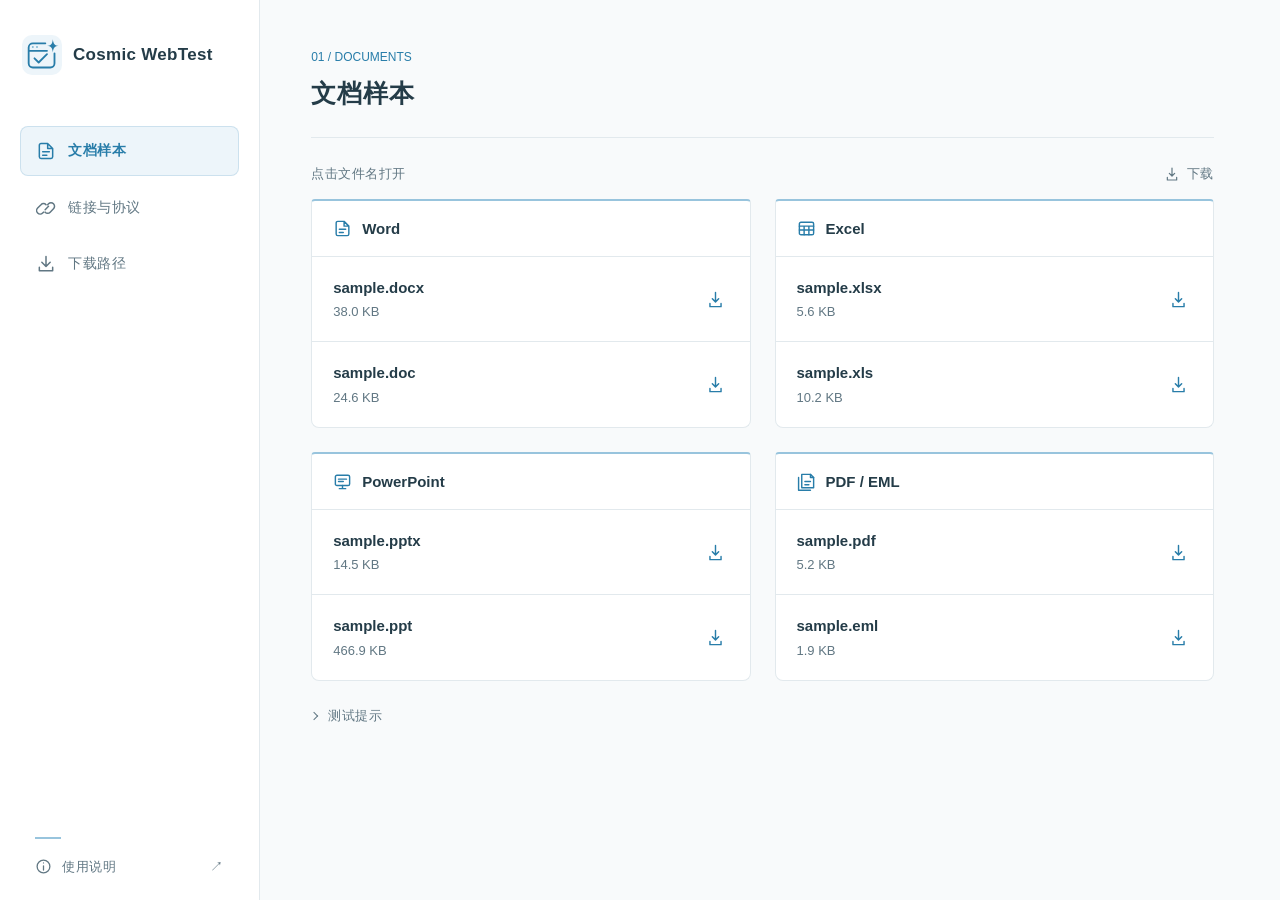
==== web/index.html @ f3a13893 "Release 26.9.25.1" ====
<!doctype html>
<html lang="zh-CN" data-view="documents">
<head>
  <meta charset="utf-8"><meta name="viewport" content="width=device-width, initial-scale=1">
  <script>
    // Choose the panel before the first paint; no loading layout or anchor jump.
    const initialView = location.hash.slice(1);
    if (['documents', 'links', 'requests'].includes(initialView)) document.documentElement.dataset.view = initialView;
  </script>
  <title>Cosmic WebTest</title>
  <link rel="icon" type="image/svg+xml" href="mark.svg">
  <link rel="stylesheet" href="style.css"><script src="site.js" defer></script>
</head>
<body>
  <a class="skip-link" href="#workspace">跳至测试区域</a>
  <aside class="sidebar">
    <a class="identity" href="#documents" aria-label="Cosmic WebTest 首页"><img src="mark.svg" alt="" width="40" height="40"><span class="wordmark" lang="en"><strong>Cosmic WebTest</strong></span></a>
    <nav class="navigation" role="tablist" aria-label="测试分类" aria-orientation="vertical">
      <button class="nav-item" id="tab-documents" role="tab" aria-controls="panel-documents" aria-selected="true" data-view="documents"><svg viewBox="0 0 24 24" aria-hidden="true"><path d="M14 3H6a2 2 0 0 0-2 2v14a2 2 0 0 0 2 2h12a2 2 0 0 0 2-2V9Zm0 0v6h6M8 13h8M8 17h5"/></svg><span>文档样本</span></button>
      <button class="nav-item" id="tab-links" role="tab" aria-controls="panel-links" aria-selected="false" tabindex="-1" data-view="links"><svg viewBox="0 0 24 24" aria-hidden="true"><path d="m10 13 4-4M8 16l-1 1a4 4 0 0 1-6-6l4-4a4 4 0 0 1 6 0M13 7l1-1a4 4 0 0 1 6 6l-4 4a4 4 0 0 1-6 0" transform="translate(1 1)"/></svg><span>链接与协议</span></button>
      <button class="nav-item" id="tab-requests" role="tab" aria-controls="panel-requests" aria-selected="false" tabindex="-1" data-view="requests"><svg viewBox="0 0 24 24" aria-hidden="true"><path d="M12 3v12m-5-5 5 5 5-5M4 16v4h16v-4"/></svg><span>下载路径</span></button>
    </nav>
    <div class="sidebar-bottom"><span class="sidebar-rule"></span><a class="help-link" href="MANUAL.md" target="_blank" rel="noopener"><svg viewBox="0 0 24 24" aria-hidden="true"><circle cx="12" cy="12" r="9"/><path d="M12 11v6m0-10h.01"/></svg>使用说明<span aria-hidden="true">↗</span></a></div>
  </aside>
  <main id="workspace" tabindex="-1">
    <section class="view" id="panel-documents" role="tabpanel" aria-labelledby="tab-documents" tabindex="0">
      <header class="view-heading"><div><span class="section-index" lang="en">01 / DOCUMENTS</span><h1>文档样本</h1></div></header>
      <div class="document-bar"><span>点击文件名打开</span><span class="attachment-legend"><svg viewBox="0 0 24 24" aria-hidden="true"><path d="M12 3v12m-4-4 4 4 4-4M5 17v4h14v-4"/></svg>下载</span></div>
      <div id="files" class="document-grid">
<!-- files:start -->
<section class="document-group"><h2 lang="en"><svg viewBox="0 0 24 24" aria-hidden="true"><path d="M14 3H6a2 2 0 0 0-2 2v14a2 2 0 0 0 2 2h12a2 2 0 0 0 2-2V9Zm0 0v6h6M8 13h8M8 17h5"/></svg>Word</h2>
<article class="file"><div class="file-copy" lang="en"><a href="files/sample.docx" aria-label="Word 文档：普通链接">sample.docx</a><small>38.0 KB</small></div><a class="file-action" href="files/sample.docx" download="sample.docx" title="下载 Word 文档" aria-label="下载 Word 文档"><svg viewBox="0 0 24 24" aria-hidden="true"><path d="M12 3v12m-4-4 4 4 4-4M5 17v4h14v-4"/></svg></a></article>
<article class="file"><div class="file-copy" lang="en"><a href="files/sample.doc" aria-label="Word 旧版文档：普通链接">sample.doc</a><small>24.6 KB</small></div><a class="file-action" href="files/sample.doc" download="sample.doc" title="下载 Word 旧版文档" aria-label="下载 Word 旧版文档"><svg viewBox="0 0 24 24" aria-hidden="true"><path d="M12 3v12m-4-4 4 4 4-4M5 17v4h14v-4"/></svg></a></article>
</section>
<section class="document-group"><h2 lang="en"><svg viewBox="0 0 24 24" aria-hidden="true"><rect x="3" y="4" width="18" height="16" rx="2"/><path d="M3 9h18M3 14h18M9 9v11M15 9v11"/></svg>Excel</h2>
<article class="file"><div class="file-copy" lang="en"><a href="files/sample.xlsx" aria-label="Excel 工作簿：普通链接">sample.xlsx</a><small>5.6 KB</small></div><a class="file-action" href="files/sample.xlsx" download="sample.xlsx" title="下载 Excel 工作簿" aria-label="下载 Excel 工作簿"><svg viewBox="0 0 24 24" aria-hidden="true"><path d="M12 3v12m-4-4 4 4 4-4M5 17v4h14v-4"/></svg></a></article>
<article class="file"><div class="file-copy" lang="en"><a href="files/sample.xls" aria-label="Excel 旧版工作簿：普通链接">sample.xls</a><small>10.2 KB</small></div><a class="file-action" href="files/sample.xls" download="sample.xls" title="下载 Excel 旧版工作簿" aria-label="下载 Excel 旧版工作簿"><svg viewBox="0 0 24 24" aria-hidden="true"><path d="M12 3v12m-4-4 4 4 4-4M5 17v4h14v-4"/></svg></a></article>
</section>
<section class="document-group"><h2 lang="en"><svg viewBox="0 0 24 24" aria-hidden="true"><rect x="3" y="4" width="18" height="13" rx="2"/><path d="M12 17v4M8 21h8M7 9h10M7 12h6"/></svg>PowerPoint</h2>
<article class="file"><div class="file-copy" lang="en"><a href="files/sample.pptx" aria-label="PowerPoint 幻灯片：普通链接">sample.pptx</a><small>14.5 KB</small></div><a class="file-action" href="files/sample.pptx" download="sample.pptx" title="下载 PowerPoint 幻灯片" aria-label="下载 PowerPoint 幻灯片"><svg viewBox="0 0 24 24" aria-hidden="true"><path d="M12 3v12m-4-4 4 4 4-4M5 17v4h14v-4"/></svg></a></article>
<article class="file"><div class="file-copy" lang="en"><a href="files/sample.ppt" aria-label="PowerPoint 旧版幻灯片：普通链接">sample.ppt</a><small>466.9 KB</small></div><a class="file-action" href="files/sample.ppt" download="sample.ppt" title="下载 PowerPoint 旧版幻灯片" aria-label="下载 PowerPoint 旧版幻灯片"><svg viewBox="0 0 24 24" aria-hidden="true"><path d="M12 3v12m-4-4 4 4 4-4M5 17v4h14v-4"/></svg></a></article>
</section>
<section class="document-group"><h2 lang="en"><svg viewBox="0 0 24 24" aria-hidden="true"><path d="M6 3h11l4 4v13H6Z"/><path d="M17 3v4h4M2 7v16h15M10 12h7M10 16h5"/></svg>PDF / EML</h2>
<article class="file"><div class="file-copy" lang="en"><a href="files/sample.pdf" aria-label="PDF 文档：普通链接">sample.pdf</a><small>5.2 KB</small></div><a class="file-action" href="files/sample.pdf" download="sample.pdf" title="下载 PDF 文档" aria-label="下载 PDF 文档"><svg viewBox="0 0 24 24" aria-hidden="true"><path d="M12 3v12m-4-4 4 4 4-4M5 17v4h14v-4"/></svg></a></article>
<article class="file"><div class="file-copy" lang="en"><a href="files/sample.eml" aria-label="邮件：普通链接">sample.eml</a><small>1.9 KB</small></div><a class="file-action" href="files/sample.eml" download="sample.eml" title="下载 邮件" aria-label="下载 邮件"><svg viewBox="0 0 24 24" aria-hidden="true"><path d="M12 3v12m-4-4 4 4 4-4M5 17v4h14v-4"/></svg></a></article>
</section>
<!-- files:end -->
      </div>
      <details class="test-notes"><summary>测试提示</summary><div><p>开启 Document Preview，并确认本站未加入白名单。文件内包含网页和协议链接。</p><p>如果询问框不再出现，请先重置“本网站本次均执行所选操作”。</p></div></details>
    </section>
    <section class="view" id="panel-links" role="tabpanel" aria-labelledby="tab-links" tabindex="0">
      <header class="view-heading"><div><span class="section-index" lang="en">02 / LINKS</span><h1>链接与协议</h1></div></header>
      <div class="link-grid">
        <section class="link-group"><h2>网页</h2><a class="link-row" href="https://example.com/?source=cosmic-preview"><span><strong>当前标签页</strong><small lang="en">https://example.com</small></span><span class="link-arrow" aria-hidden="true">↗</span></a><a class="link-row" href="https://example.com/" target="_blank" rel="noopener noreferrer"><span><strong>新标签页</strong><small lang="en">target="_blank"</small></span><span class="link-arrow" aria-hidden="true">↗</span></a></section>
        <section class="link-group"><h2>邮件</h2><a class="link-row" href="mailto:preview-test@example.com?subject=Cosmic%20Gemini%20test&amp;body=Hello%20from%20Cosmic%20WebTest."><span><strong>邮件链接</strong><small lang="en">preview-test@example.com</small></span><span class="link-arrow" aria-hidden="true">↗</span></a><a class="link-row" href="mailto:one@example.com,two@example.com?cc=copy@example.com&amp;subject=%E4%B8%AD%E6%96%87%E4%B8%BB%E9%A2%98&amp;body=%E7%AC%AC%E4%B8%80%E8%A1%8C%0A%E7%AC%AC%E4%BA%8C%E8%A1%8C"><span><strong>多收件人邮件</strong><small>抄送 / 中文主题 / 换行</small></span><span class="link-arrow" aria-hidden="true">↗</span></a></section>
        <section class="link-group"><h2>电话</h2><a class="link-row" href="tel:+12125550123"><span><strong>北美号码</strong><small lang="en">+1 (212) 555-0123</small></span><span class="link-arrow" aria-hidden="true">↗</span></a><a class="link-row" href="tel:+442079460123"><span><strong>国际号码</strong><small lang="en">+44 20 7946 0123</small></span><span class="link-arrow" aria-hidden="true">↗</span></a></section>
        <section class="link-group"><h2>短信与应用</h2><a class="link-row" href="sms:+12125550123?body=%E6%B5%8B%E8%AF%95%E7%9F%AD%E4%BF%A1"><span><strong>短信链接</strong><small>号码与预填正文</small></span><span class="link-arrow" aria-hidden="true">↗</span></a><a class="link-row" href="cosmic-test://open/demo?source=website"><span><strong>虚构应用协议</strong><small lang="en">cosmic-test://open/demo</small></span><span class="link-arrow" aria-hidden="true">↗</span></a></section>
      </div>
      <details class="test-notes"><summary>测试提示</summary><div><p>开启 Mailto Capture 测试邮件、电话和短信。请勿实际发送或拨号。</p><p>本站的网页链接正常跳转；文档预览内的链接用于测试 External Links Capture。虚构协议没有对应应用。</p></div></details>
    </section>
    <section class="view" id="panel-requests" role="tabpanel" aria-labelledby="tab-requests" tabindex="0">
      <header class="view-heading"><div><span class="section-index" lang="en">03 / REQUESTS</span><h1>下载路径</h1></div></header>
      <div class="request-table"><div class="request-labels" aria-hidden="true"><span>测试入口</span><span>链接特征</span><span>文件</span><span></span></div>
        <a class="request-row" href="files/sample.docx" download="下载属性 示例.docx"><strong lang="en">download 属性</strong><span>指定中文文件名</span><span class="format" lang="en">DOCX</span><span class="link-arrow" aria-hidden="true">↗</span></a>
        <a class="request-row" href="files/sample.xlsx?source=cosmic-webtest&amp;case=query"><strong>带查询参数</strong><span>文件路径附带参数</span><span class="format" lang="en">XLSX</span><span class="link-arrow" aria-hidden="true">↗</span></a>
        <a class="request-row" href="files/sample.pdf" target="_blank" rel="noopener"><strong>新标签页打开</strong><span lang="en">target="_blank"</span><span class="format" lang="en">PDF</span><span class="link-arrow" aria-hidden="true">↗</span></a>
        <a class="request-row" href="files/sample.pdf" download="sample.pdf"><strong>PDF 下载</strong><span lang="en">download 属性</span><span class="format" lang="en">PDF</span><span class="link-arrow" aria-hidden="true">↗</span></a>
        <a class="request-row" href="files/missing.docx"><strong>文件不存在</strong><span>预期返回 404</span><span class="format" lang="en">DOCX</span><span class="link-arrow" aria-hidden="true">↗</span></a>
      </div>
      <!-- server-fixtures:start -->
      <section class="server-tests" aria-labelledby="server-tests-title">
        <h2 id="server-tests-title">本地服务响应</h2>
        <div class="request-table">
          <a class="request-row" href="download?id=docx"><strong>无扩展名入口</strong><span>响应头提供文件名</span><span class="format" lang="en">DOCX</span><span class="link-arrow" aria-hidden="true">↗</span></a>
          <a class="request-row" href="redirect/sample.pptx"><strong>重定向</strong><span>一次 302 跳转</span><span class="format" lang="en">PPTX</span><span class="link-arrow" aria-hidden="true">↗</span></a>
          <a class="request-row" href="slow/sample.docx"><strong>慢速响应</strong><span>约 4 秒分块返回</span><span class="format" lang="en">DOCX</span><span class="link-arrow" aria-hidden="true">↗</span></a>
          <a class="request-row" href="unknown-size/sample.xlsx"><strong>无文件大小</strong><span lang="en">无 Content-Length</span><span class="format" lang="en">XLSX</span><span class="link-arrow" aria-hidden="true">↗</span></a>
          <a class="request-row" href="attachment/sample.pdf"><strong>PDF 附件</strong><span lang="en">attachment 响应头</span><span class="format" lang="en">PDF</span><span class="link-arrow" aria-hidden="true">↗</span></a>
        </div>
      </section>
      <!-- server-fixtures:end -->
    </section>
  </main>
</body></html>
---- web/style.css ----
/* Palette: history-ac-cn. Typography: Cosmic Gemini's shared UI and Settings. */
:root {
  color-scheme: light dark;
  scrollbar-gutter: stable;
  --bg: #f8fafb;
  --surface: #fff;
  --text: #243c48;
  --muted: #617783;
  --blue: #287da9;
  --soft: #edf5fa;
  --line: #e2e9ed;
  --accent: #98c4dd;
  --hover: #f0f7fb;
  --sidebar: #fff;
  font-family: Inter, ui-sans-serif, -apple-system, BlinkMacSystemFont, "Segoe UI", sans-serif;
  font-size: 16px;
  letter-spacing: normal;
  line-height: 1.55;
}
@media (prefers-color-scheme: dark) {
  :root {
    --bg: #0e181d;
    --surface: #14232a;
    --text: #d8e5eb;
    --muted: #9fb2bd;
    --blue: #70b8dc;
    --soft: #152a34;
    --line: #2a3e48;
    --accent: #4f879f;
    --hover: #1b3541;
    --sidebar: #101c22;
  }
}
* { box-sizing: border-box; }
:lang(zh-CN) { letter-spacing: .04em; }
:lang(en) { letter-spacing: normal; }
[hidden] { display: none !important; }
body { margin: 0; background: var(--bg); color: var(--text); }
a { color: inherit; text-decoration: none; }
button { font: inherit; letter-spacing: inherit; color: inherit; cursor: pointer; }
a, button, summary { -webkit-tap-highlight-color: transparent; }
a:focus-visible, button:focus-visible, summary:focus-visible { outline: 2px solid var(--blue); outline-offset: 4px; }
svg { width: 20px; height: 20px; fill: none; stroke: currentColor; stroke-width: 1.8; stroke-linecap: round; stroke-linejoin: round; flex-shrink: 0; }
::selection { background: var(--accent); color: var(--bg); }
.sidebar { position: fixed; inset: 0 auto 0 0; width: 260px; display: flex; flex-direction: column; padding: 35px 20px 23px; border-right: 1px solid var(--line); background: var(--sidebar); }
.identity { display: flex; align-items: center; gap: 11px; padding: 0 2px; }
.identity img { width: 40px; height: 40px; flex-shrink: 0; }
.wordmark { display: grid; gap: 1px; min-width: 0; }
.wordmark strong { font-size: 17px; font-weight: 720; letter-spacing: .018em; white-space: nowrap; }
.navigation { display: grid; gap: 7px; margin-top: 51px; }
.nav-item { display: flex; align-items: center; gap: 12px; width: 100%; padding: 13px 15px; border: 1px solid transparent; border-radius: 8px; background: transparent; color: var(--muted); font-size: 14px; text-align: left; }
.nav-item:hover { background: var(--hover); color: var(--blue); }
:root[data-view="documents"] #tab-documents, :root[data-view="links"] #tab-links, :root[data-view="requests"] #tab-requests { background: var(--soft); color: var(--blue); font-weight: 650; border-color: color-mix(in srgb, var(--accent) 40%, transparent); }
.sidebar-bottom { margin-top: auto; padding: 35px 15px 0; }
.sidebar-rule { display: block; width: 26px; height: 2px; background: var(--accent); margin-bottom: 18px; }
.help-link { display: flex; align-items: center; gap: 10px; font-size: 13px; color: var(--muted); }
.help-link svg { width: 17px; height: 17px; }
.help-link span { margin-left: auto; }
.help-link:hover { color: var(--blue); }
main { margin-left: 260px; padding: 48px clamp(28px, 4vw, 64px); min-height: 100vh; }
main:focus, .view:focus { outline: none; }
.view { display: none; width: min(100%, 1100px); margin-inline: auto; }
:root[data-view="documents"] #panel-documents, :root[data-view="links"] #panel-links, :root[data-view="requests"] #panel-requests { display: block; }
.view-heading { display: flex; align-items: end; justify-content: space-between; gap: 20px; padding-bottom: 26px; margin-bottom: 26px; border-bottom: 1px solid var(--line); }
.section-index { display: block; font-size: 12px; font-weight: 500; color: var(--blue); margin-bottom: 9px; }
h1 { font-size: 25px; font-weight: 650; margin: 0; line-height: 1.4; }
h2 { font-size: 15px; font-weight: 650; margin: 0; }
.document-bar { display: flex; align-items: center; justify-content: space-between; color: var(--muted); font-size: 13px; margin-bottom: 15px; }
.attachment-legend { display: inline-flex; gap: 7px; align-items: center; }
.attachment-legend svg { width: 16px; height: 16px; }
.document-grid, .link-grid { display: grid; grid-template-columns: repeat(2, minmax(0, 1fr)); gap: 24px; }
.document-group, .link-group { min-width: 0; background: var(--surface); border: 1px solid var(--line); border-top: 2px solid var(--accent); border-radius: 4px 4px 8px 8px; }
.document-group > h2, .link-group > h2 { padding: 16px 21px; border-bottom: 1px solid var(--line); display: flex; align-items: center; gap: 10px; }
.document-group > h2 svg { color: var(--blue); width: 19px; height: 19px; }
.file { display: flex; align-items: center; gap: 10px; padding: 19px 16px 19px 21px; }
.file + .file { border-top: 1px solid var(--line); }
.file-copy { min-width: 0; flex: 1; }
.file-copy a { display: block; width: fit-content; font-size: 15px; font-weight: 550; color: var(--text); }
.file-copy a:hover { color: var(--blue); text-decoration: underline; text-underline-offset: 4px; }
.file-copy small { display: block; font-size: 13px; color: var(--muted); margin-top: 3px; }
.file-action { display: grid; place-items: center; width: 36px; height: 36px; flex-shrink: 0; border-radius: 7px; color: var(--blue); }
.file-action:hover { background: var(--soft); }
.file-action svg { width: 19px; height: 19px; }
.link-row { display: flex; align-items: center; justify-content: space-between; gap: 14px; padding: 19px 21px; }
.link-row + .link-row { border-top: 1px solid var(--line); }
.link-row:hover, .request-row:hover { background: var(--hover); }
.link-row:last-child { border-radius: 0 0 8px 8px; }
.link-row > span:first-child { min-width: 0; }
.link-row strong { display: block; font-size: 14px; font-weight: 550; }
.link-row small { display: block; font-size: 13px; color: var(--muted); margin-top: 4px; overflow-wrap: anywhere; }
.link-arrow { color: var(--blue); font-size: 18px; font-weight: 400; flex-shrink: 0; }
.server-tests { display: none; margin-top: 28px; }
:root[data-server-fixtures] .server-tests { display: block; }
.server-tests > h2 { color: var(--muted); margin-bottom: 14px; }
.server-tests .request-row:first-child { border-top: 0; }
.request-table { background: var(--surface); border: 1px solid var(--line); border-top: 2px solid var(--accent); border-radius: 4px 4px 8px 8px; overflow: hidden; }
.request-labels, .request-row { display: grid; grid-template-columns: minmax(130px, 1fr) minmax(180px, 1.5fr) 60px 18px; align-items: center; gap: 22px; padding: 19px 24px; }
.request-labels { background: var(--soft); color: var(--muted); font-size: 13px; padding-block: 12px; }
.request-row { border-top: 1px solid var(--line); min-height: 70px; }
.request-row strong { font-size: 14px; font-weight: 550; }
.request-row > span:not(.link-arrow) { font-size: 13px; color: var(--muted); }
.request-row .format { font-variant-numeric: tabular-nums; }
.test-notes { margin-top: 25px; color: var(--muted); font-size: 13px; max-width: 680px; }
.test-notes summary { width: fit-content; cursor: pointer; list-style: none; display: flex; gap: 8px; align-items: center; }
.test-notes summary::-webkit-details-marker { display: none; }
.test-notes summary:before { content: ''; width: 5px; height: 5px; border-top: 1.5px solid; border-right: 1.5px solid; transform: rotate(45deg); margin-right: 3px; }
.test-notes[open] summary:before { transform: rotate(135deg); }
.test-notes p { margin: 12px 0 0 17px; }
.skip-link { position: fixed; top: -100px; left: 16px; padding: 10px 16px; z-index: 5; background: var(--surface); color: var(--blue); }
.skip-link:focus { top: 12px; }
@media (min-width: 1650px) { main { padding-top: 60px; } .document-grid { grid-template-columns: repeat(4, minmax(0, 1fr)); gap: 18px; } .file { padding-inline: 16px 12px; } }
@media (max-width: 1100px) { .sidebar { width: 238px; padding-inline: 14px; } main { margin-left: 238px; padding-inline: 28px; } .request-labels, .request-row { grid-template-columns: minmax(110px, 1fr) minmax(145px, 1.4fr) 48px 16px; gap: 12px; padding-inline: 18px; } }
@media (max-width: 800px) {
  .sidebar { position: relative; width: 100%; padding: 20px 22px 0; border-right: 0; border-bottom: 1px solid var(--line); }
  .navigation { grid-template-columns: repeat(3, minmax(0, 1fr)); gap: 8px; margin-top: 22px; padding-bottom: 14px; }
  .nav-item { justify-content: center; padding: 10px 7px; gap: 8px; white-space: nowrap; }
  .sidebar-bottom { display: none; }
  main { margin-left: 0; padding: 27px 22px; min-height: auto; }
}
@media (max-width: 560px) {
  .sidebar { padding-inline: 16px; }
  .nav-item { font-size: 13px; gap: 5px; }
  .nav-item svg { width: 16px; height: 16px; }
  main { padding: 25px 16px; }
  .view-heading { align-items: start; flex-direction: column; gap: 10px; margin-bottom: 20px; padding-bottom: 18px; }
  h1 { font-size: 23px; }
  .document-grid, .link-grid { grid-template-columns: minmax(0, 1fr); gap: 16px; }
  .request-labels { display: none; }
  .request-row { grid-template-columns: minmax(0, 1fr) 48px 16px; gap: 4px 10px; padding-block: 16px; }
  .request-row strong { grid-column: 1; }
  .request-row > span:nth-child(2) { grid-column: 1; grid-row: 2; }
  .request-row .format { grid-column: 2; grid-row: 1/3; }
  .request-row .link-arrow { grid-column: 3; grid-row: 1/3; }
}
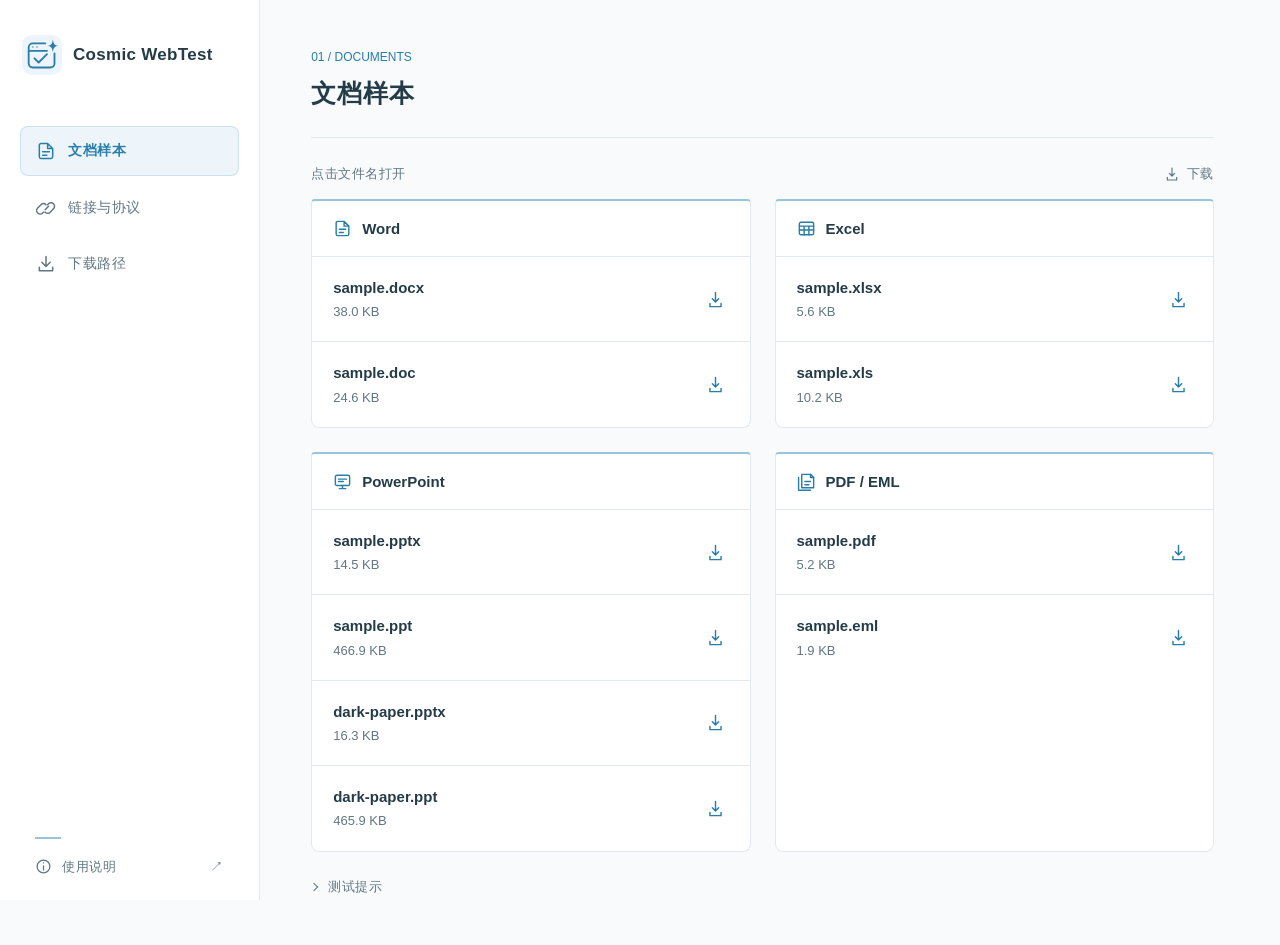
==== commit 1f9747e0: "Release 26.9.25.2" ====
--- a/web/index.html
+++ b/web/index.html
@@ -39,6 +39,8 @@
 <section class="document-group"><h2 lang="en"><svg viewBox="0 0 24 24" aria-hidden="true"><rect x="3" y="4" width="18" height="13" rx="2"/><path d="M12 17v4M8 21h8M7 9h10M7 12h6"/></svg>PowerPoint</h2>
 <article class="file"><div class="file-copy" lang="en"><a href="files/sample.pptx" aria-label="PowerPoint 幻灯片：普通链接">sample.pptx</a><small>14.5 KB</small></div><a class="file-action" href="files/sample.pptx" download="sample.pptx" title="下载 PowerPoint 幻灯片" aria-label="下载 PowerPoint 幻灯片"><svg viewBox="0 0 24 24" aria-hidden="true"><path d="M12 3v12m-4-4 4 4 4-4M5 17v4h14v-4"/></svg></a></article>
 <article class="file"><div class="file-copy" lang="en"><a href="files/sample.ppt" aria-label="PowerPoint 旧版幻灯片：普通链接">sample.ppt</a><small>466.9 KB</small></div><a class="file-action" href="files/sample.ppt" download="sample.ppt" title="下载 PowerPoint 旧版幻灯片" aria-label="下载 PowerPoint 旧版幻灯片"><svg viewBox="0 0 24 24" aria-hidden="true"><path d="M12 3v12m-4-4 4 4 4-4M5 17v4h14v-4"/></svg></a></article>
+<article class="file"><div class="file-copy" lang="en"><a href="files/dark-paper.pptx" aria-label="黑底幻灯片测试：普通链接">dark-paper.pptx</a><small>16.3 KB</small></div><a class="file-action" href="files/dark-paper.pptx" download="dark-paper.pptx" title="下载黑底幻灯片测试" aria-label="下载黑底幻灯片测试"><svg viewBox="0 0 24 24" aria-hidden="true"><path d="M12 3v12m-4-4 4 4 4-4M5 17v4h14v-4"/></svg></a></article>
+<article class="file"><div class="file-copy" lang="en"><a href="files/dark-paper.ppt" aria-label="黑底幻灯片测试（旧版）：普通链接">dark-paper.ppt</a><small>465.9 KB</small></div><a class="file-action" href="files/dark-paper.ppt" download="dark-paper.ppt" title="下载黑底幻灯片测试（旧版）" aria-label="下载黑底幻灯片测试（旧版）"><svg viewBox="0 0 24 24" aria-hidden="true"><path d="M12 3v12m-4-4 4 4 4-4M5 17v4h14v-4"/></svg></a></article>
 </section>
 <section class="document-group"><h2 lang="en"><svg viewBox="0 0 24 24" aria-hidden="true"><path d="M6 3h11l4 4v13H6Z"/><path d="M17 3v4h4M2 7v16h15M10 12h7M10 16h5"/></svg>PDF / EML</h2>
 <article class="file"><div class="file-copy" lang="en"><a href="files/sample.pdf" aria-label="PDF 文档：普通链接">sample.pdf</a><small>5.2 KB</small></div><a class="file-action" href="files/sample.pdf" download="sample.pdf" title="下载 PDF 文档" aria-label="下载 PDF 文档"><svg viewBox="0 0 24 24" aria-hidden="true"><path d="M12 3v12m-4-4 4 4 4-4M5 17v4h14v-4"/></svg></a></article>
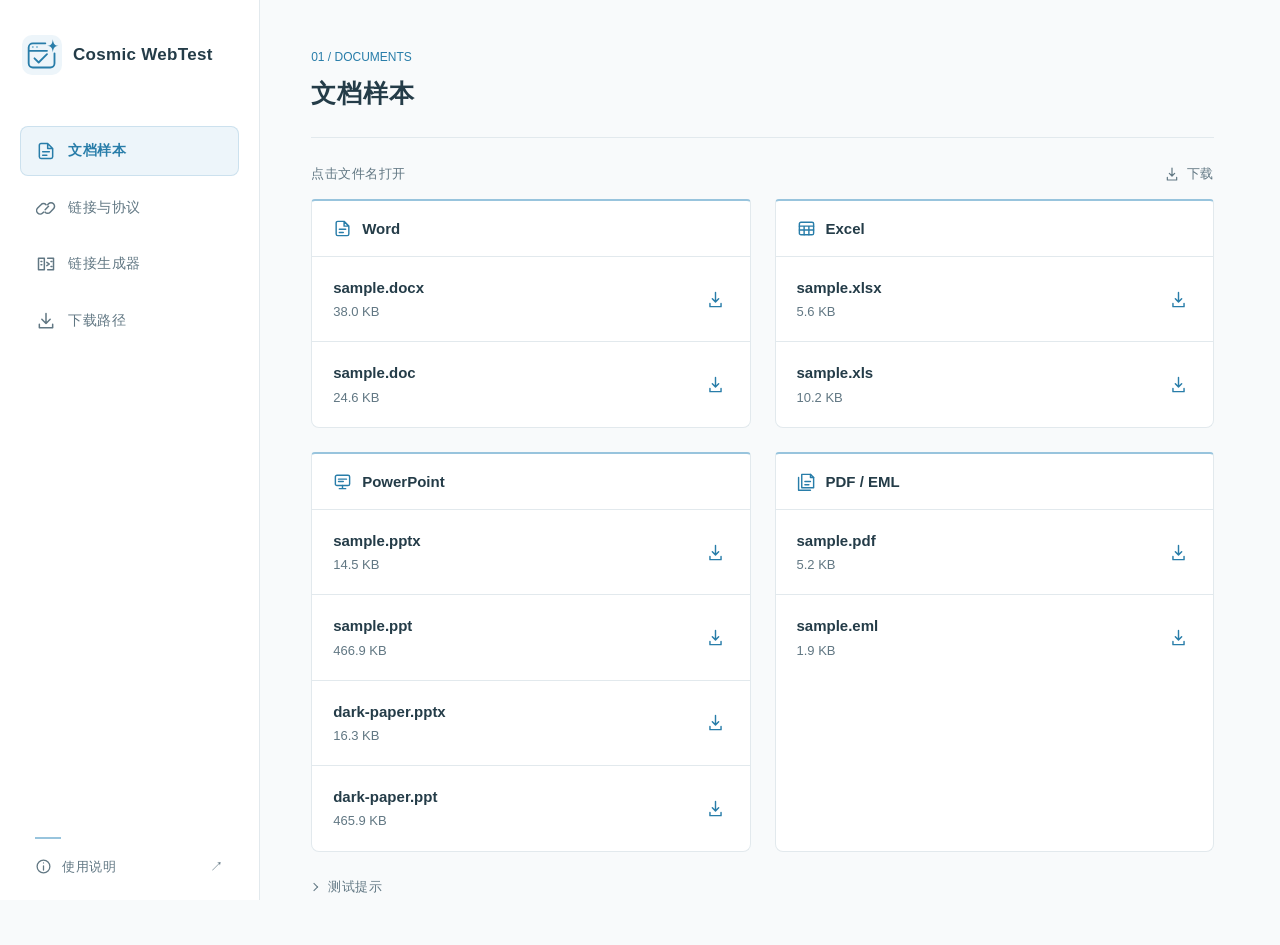
==== commit 3fc9a705: "Release 26.10.19.1" ====
--- a/web/index.html
+++ b/web/index.html
@@ -5,11 +5,11 @@
   <script>
     // Choose the panel before the first paint; no loading layout or anchor jump.
     const initialView = location.hash.slice(1);
-    if (['documents', 'links', 'requests'].includes(initialView)) document.documentElement.dataset.view = initialView;
+    if (['documents', 'links', 'generator', 'requests'].includes(initialView)) document.documentElement.dataset.view = initialView;
   </script>
   <title>Cosmic WebTest</title>
   <link rel="icon" type="image/svg+xml" href="mark.svg">
-  <link rel="stylesheet" href="style.css"><script src="site.js" defer></script>
+  <link rel="stylesheet" href="style.css"><script src="site.js" defer></script><script src="link-builder.js" defer></script>
 </head>
 <body>
   <a class="skip-link" href="#workspace">跳至测试区域</a>
@@ -18,6 +18,7 @@
     <nav class="navigation" role="tablist" aria-label="测试分类" aria-orientation="vertical">
       <button class="nav-item" id="tab-documents" role="tab" aria-controls="panel-documents" aria-selected="true" data-view="documents"><svg viewBox="0 0 24 24" aria-hidden="true"><path d="M14 3H6a2 2 0 0 0-2 2v14a2 2 0 0 0 2 2h12a2 2 0 0 0 2-2V9Zm0 0v6h6M8 13h8M8 17h5"/></svg><span>文档样本</span></button>
       <button class="nav-item" id="tab-links" role="tab" aria-controls="panel-links" aria-selected="false" tabindex="-1" data-view="links"><svg viewBox="0 0 24 24" aria-hidden="true"><path d="m10 13 4-4M8 16l-1 1a4 4 0 0 1-6-6l4-4a4 4 0 0 1 6 0M13 7l1-1a4 4 0 0 1 6 6l-4 4a4 4 0 0 1-6 0" transform="translate(1 1)"/></svg><span>链接与协议</span></button>
+      <button class="nav-item" id="tab-generator" role="tab" aria-controls="panel-generator" aria-selected="false" tabindex="-1" data-view="generator"><svg viewBox="0 0 24 24" aria-hidden="true"><path d="M3 5h7v14H3zM14 5h7v14h-7M6 9h1M6 13h1m6-3 3 2-3 2M18 9h1M18 15h1"/></svg><span>链接生成器</span></button>
       <button class="nav-item" id="tab-requests" role="tab" aria-controls="panel-requests" aria-selected="false" tabindex="-1" data-view="requests"><svg viewBox="0 0 24 24" aria-hidden="true"><path d="M12 3v12m-5-5 5 5 5-5M4 16v4h16v-4"/></svg><span>下载路径</span></button>
     </nav>
     <div class="sidebar-bottom"><span class="sidebar-rule"></span><a class="help-link" href="MANUAL.md" target="_blank" rel="noopener"><svg viewBox="0 0 24 24" aria-hidden="true"><circle cx="12" cy="12" r="9"/><path d="M12 11v6m0-10h.01"/></svg>使用说明<span aria-hidden="true">↗</span></a></div>
@@ -60,8 +61,39 @@
       </div>
       <details class="test-notes"><summary>测试提示</summary><div><p>开启 Mailto Capture 测试邮件、电话和短信。请勿实际发送或拨号。</p><p>本站的网页链接正常跳转；文档预览内的链接用于测试 External Links Capture。虚构协议没有对应应用。</p></div></details>
     </section>
+    <section class="view" id="panel-generator" role="tabpanel" aria-labelledby="tab-generator" tabindex="0">
+      <header class="view-heading"><div><span class="section-index" lang="en">03 / LINK BUILDER</span><h1>链接生成器</h1></div></header>
+      <div class="builder-grid">
+        <form class="builder-card builder-inputs" id="link-builder" autocomplete="off">
+          <header class="builder-card-heading"><h2>输入内容</h2><button type="button" class="builder-reset" id="builder-reset">恢复默认</button></header>
+          <div class="builder-fields">
+            <label for="builder-phone">电话号码</label>
+            <input id="builder-phone" name="phone" type="tel" value="+1 201-555-1234" spellcheck="false" aria-describedby="builder-phone-error" lang="en">
+            <p class="builder-error" id="builder-phone-error" hidden>请输入有效的电话号码。</p>
+            <label for="builder-email">邮箱地址</label>
+            <input id="builder-email" name="email" type="text" inputmode="email" value="contact@example.edu" spellcheck="false" aria-describedby="builder-email-error" lang="en">
+            <p class="builder-error" id="builder-email-error" hidden>请检查邮箱地址、抄送或密送地址。</p>
+            <label for="builder-sms-body">短信正文<span class="builder-optional">选填</span></label>
+            <textarea id="builder-sms-body" name="smsBody" rows="3" placeholder="短信正文"></textarea>
+            <details class="builder-more"><summary>更多邮件字段</summary><div>
+              <label for="builder-cc">抄送</label><input id="builder-cc" name="cc" type="text" inputmode="email" placeholder="copy@example.edu" spellcheck="false" lang="en">
+              <label for="builder-bcc">密送</label><input id="builder-bcc" name="bcc" type="text" inputmode="email" placeholder="private@example.edu" spellcheck="false" lang="en">
+              <label for="builder-subject">主题</label><input id="builder-subject" name="subject" type="text">
+              <label for="builder-mail-body">正文</label><textarea id="builder-mail-body" name="mailBody" rows="4"></textarea>
+            </div></details>
+          </div>
+        </form>
+        <section class="builder-card builder-output" aria-labelledby="builder-output-title">
+          <header class="builder-card-heading"><h2 id="builder-output-title">测试链接</h2><span class="builder-live">随输入更新</span></header>
+          <div class="builder-result"><h3>电话<span lang="en">tel:</span></h3><a id="builder-tel-link" class="builder-link" href="tel:+12015551234" lang="en">+1 201-555-1234<span aria-hidden="true">↗</span></a><code id="builder-tel-uri" lang="en">tel:+12015551234</code></div>
+          <div class="builder-result"><h3>邮件<span lang="en">mailto:</span></h3><a id="builder-mailto-link" class="builder-link" href="mailto:contact@example.edu" lang="en">contact@example.edu<span aria-hidden="true">↗</span></a><code id="builder-mailto-uri" lang="en">mailto:contact@example.edu</code></div>
+          <div class="builder-result"><h3>短信<span lang="en">sms:</span></h3><a id="builder-sms-link" class="builder-link" href="sms:+12015551234" lang="en">+1 201-555-1234<span aria-hidden="true">↗</span></a><code id="builder-sms-uri" lang="en">sms:+12015551234</code></div>
+        </section>
+      </div>
+      <details class="test-notes"><summary>测试提示</summary><div><p>左侧编辑，右侧点击链接测试 Mailto Capture。多个邮箱地址可用逗号或分号分隔。</p><p>输入仅在当前页面使用，不保存或发送。请勿实际发送邮件、短信或拨号。</p></div></details>
+    </section>
     <section class="view" id="panel-requests" role="tabpanel" aria-labelledby="tab-requests" tabindex="0">
-      <header class="view-heading"><div><span class="section-index" lang="en">03 / REQUESTS</span><h1>下载路径</h1></div></header>
+      <header class="view-heading"><div><span class="section-index" lang="en">04 / REQUESTS</span><h1>下载路径</h1></div></header>
       <div class="request-table"><div class="request-labels" aria-hidden="true"><span>测试入口</span><span>链接特征</span><span>文件</span><span></span></div>
         <a class="request-row" href="files/sample.docx" download="下载属性 示例.docx"><strong lang="en">download 属性</strong><span>指定中文文件名</span><span class="format" lang="en">DOCX</span><span class="link-arrow" aria-hidden="true">↗</span></a>
         <a class="request-row" href="files/sample.xlsx?source=cosmic-webtest&amp;case=query"><strong>带查询参数</strong><span>文件路径附带参数</span><span class="format" lang="en">XLSX</span><span class="link-arrow" aria-hidden="true">↗</span></a>
--- a/web/style.css
+++ b/web/style.css
@@ -50,7 +50,7 @@
 .navigation { display: grid; gap: 7px; margin-top: 51px; }
 .nav-item { display: flex; align-items: center; gap: 12px; width: 100%; padding: 13px 15px; border: 1px solid transparent; border-radius: 8px; background: transparent; color: var(--muted); font-size: 14px; text-align: left; }
 .nav-item:hover { background: var(--hover); color: var(--blue); }
-:root[data-view="documents"] #tab-documents, :root[data-view="links"] #tab-links, :root[data-view="requests"] #tab-requests { background: var(--soft); color: var(--blue); font-weight: 650; border-color: color-mix(in srgb, var(--accent) 40%, transparent); }
+:root[data-view="documents"] #tab-documents, :root[data-view="links"] #tab-links, :root[data-view="requests"] #tab-requests, :root[data-view="generator"] #tab-generator { background: var(--soft); color: var(--blue); font-weight: 650; border-color: color-mix(in srgb, var(--accent) 40%, transparent); }
 .sidebar-bottom { margin-top: auto; padding: 35px 15px 0; }
 .sidebar-rule { display: block; width: 26px; height: 2px; background: var(--accent); margin-bottom: 18px; }
 .help-link { display: flex; align-items: center; gap: 10px; font-size: 13px; color: var(--muted); }
@@ -60,7 +60,7 @@
 main { margin-left: 260px; padding: 48px clamp(28px, 4vw, 64px); min-height: 100vh; }
 main:focus, .view:focus { outline: none; }
 .view { display: none; width: min(100%, 1100px); margin-inline: auto; }
-:root[data-view="documents"] #panel-documents, :root[data-view="links"] #panel-links, :root[data-view="requests"] #panel-requests { display: block; }
+:root[data-view="documents"] #panel-documents, :root[data-view="links"] #panel-links, :root[data-view="requests"] #panel-requests, :root[data-view="generator"] #panel-generator { display: block; }
 .view-heading { display: flex; align-items: end; justify-content: space-between; gap: 20px; padding-bottom: 26px; margin-bottom: 26px; border-bottom: 1px solid var(--line); }
 .section-index { display: block; font-size: 12px; font-weight: 500; color: var(--blue); margin-bottom: 9px; }
 h1 { font-size: 25px; font-weight: 650; margin: 0; line-height: 1.4; }
@@ -132,3 +132,36 @@
   .request-row .format { grid-column: 2; grid-row: 1/3; }
   .request-row .link-arrow { grid-column: 3; grid-row: 1/3; }
 }
+
+.builder-grid { display: grid; grid-template-columns: minmax(0, 1fr) minmax(0, 1fr); gap: 24px; align-items: start; }
+.builder-card { min-width: 0; margin: 0; background: var(--surface); border: 1px solid var(--line); border-top: 2px solid var(--accent); border-radius: 4px 4px 8px 8px; }
+.builder-card-heading { display: flex; justify-content: space-between; align-items: center; gap: 14px; padding: 16px 21px; min-height: 59px; border-bottom: 1px solid var(--line); }
+.builder-reset { border: 0; background: transparent; padding: 2px 0; font-size: 13px; color: var(--blue); }
+.builder-reset:hover { text-decoration: underline; text-underline-offset: 4px; }
+.builder-fields { display: grid; padding: 20px 21px; gap: 8px; }
+.builder-fields label { font-size: 14px; font-weight: 550; }
+.builder-fields label:not(:first-child) { margin-top: 9px; }
+.builder-optional, .builder-live { font-size: 12px; font-weight: 400; color: var(--muted); }
+.builder-optional { margin-left: 9px; }
+.builder-fields input, .builder-fields textarea { display: block; width: 100%; min-width: 0; padding: 10px 12px; border: 1px solid var(--line); border-radius: 6px; background: var(--bg); color: var(--text); font: inherit; font-size: 14px; line-height: 1.5; letter-spacing: inherit; }
+.builder-fields textarea { resize: vertical; min-height: 80px; max-height: 360px; }
+.builder-fields input:focus-visible, .builder-fields textarea:focus-visible { outline: 2px solid var(--blue); outline-offset: 2px; }
+.builder-fields input::placeholder, .builder-fields textarea::placeholder { color: var(--muted); opacity: .8; }
+.builder-fields [aria-invalid="true"] { border-color: var(--muted); }
+.builder-error { margin: 0; font-size: 13px; color: var(--muted); }
+.builder-more { margin-top: 12px; border-top: 1px solid var(--line); padding-top: 16px; }
+.builder-more summary { cursor: pointer; width: fit-content; color: var(--blue); font-size: 14px; }
+.builder-more > div { display: grid; gap: 8px; margin-top: 15px; }
+.builder-result { padding: 19px 21px; }
+.builder-result + .builder-result { border-top: 1px solid var(--line); }
+.builder-result h3 { display: flex; align-items: baseline; gap: 9px; font-size: 14px; font-weight: 550; margin: 0 0 10px; }
+.builder-result h3 span { font-size: 12px; color: var(--muted); font-weight: 400; }
+.builder-link { display: flex; align-items: baseline; justify-content: space-between; gap: 12px; padding: 10px 12px; border-radius: 6px; background: var(--soft); color: var(--blue); font-size: 15px; overflow-wrap: anywhere; }
+.builder-link[href]:hover { background: var(--hover); text-decoration: underline; text-underline-offset: 4px; }
+.builder-link span { flex-shrink: 0; }
+.builder-link[aria-disabled="true"] { color: var(--muted); }
+.builder-result code { display: block; color: var(--muted); font: 13px/1.6 ui-monospace, SFMono-Regular, Consolas, monospace; white-space: pre-wrap; overflow-wrap: anywhere; margin-top: 9px; max-height: 150px; overflow: auto; user-select: text; }
+@media (max-width: 1000px) { .builder-grid { gap: 18px; } .builder-fields, .builder-result { padding-inline: 16px; } .builder-card-heading { padding-inline: 16px; } }
+@media (max-width: 800px) { .navigation { grid-template-columns: repeat(4, minmax(0, 1fr)); } }
+@media (max-width: 650px) { .builder-grid { grid-template-columns: minmax(0, 1fr); } }
+@media (max-width: 560px) { .navigation { grid-template-columns: repeat(2, minmax(0, 1fr)); } }
